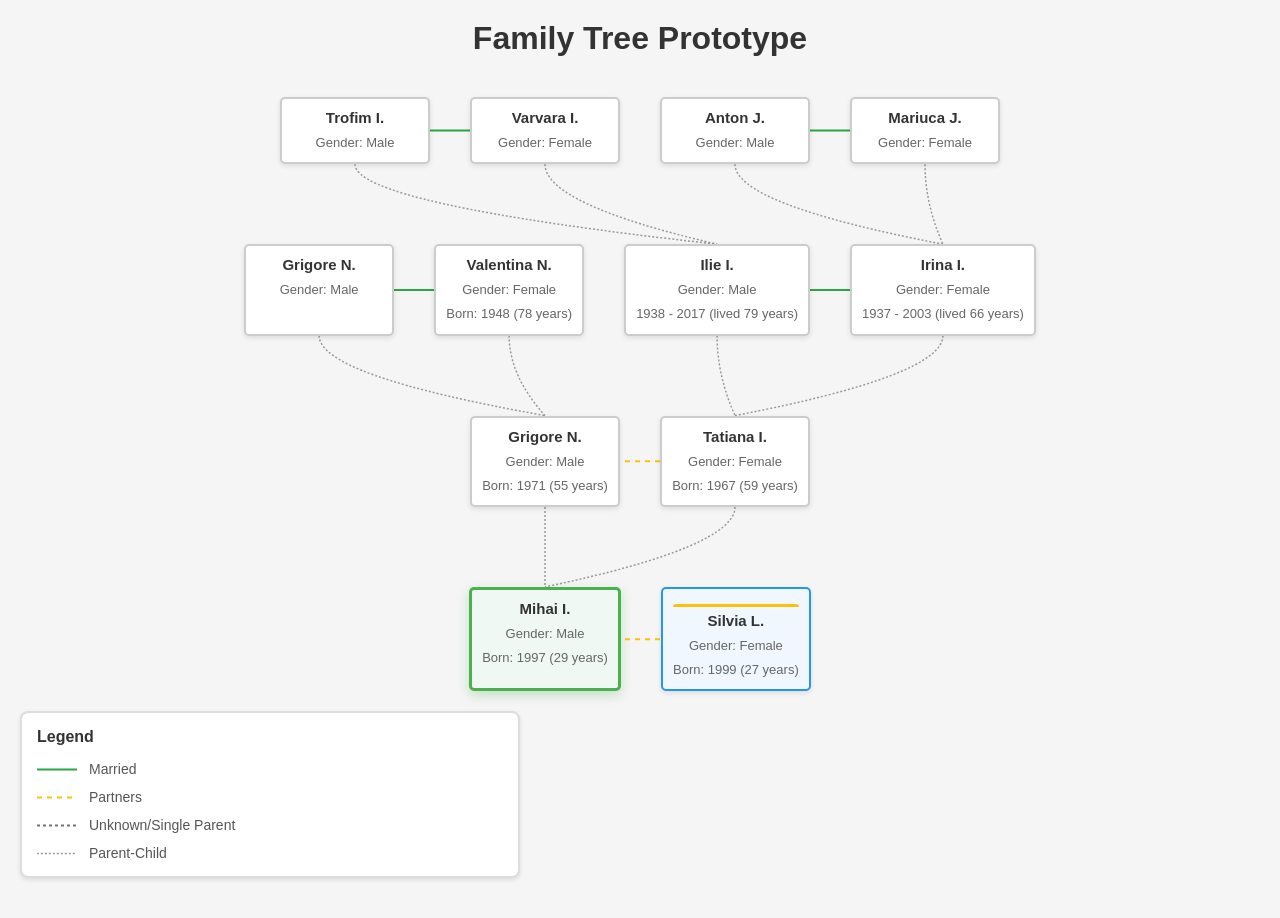
==== index.html @ 9956a1b6 "Initial commit" ====
<!DOCTYPE html>
<html lang="en">
<head>
    <meta charset="UTF-8">
    <meta name="viewport" content="width=device-width, initial-scale=1.0">
    <title>Family Tree Prototype</title>
    <link rel="stylesheet" href="styles.css">
</head>
<body>
    <h1>Family Tree Prototype</h1>
    
    <svg id="relationship-lines" class="relationship-canvas"></svg>
    <div id="tree-container"></div>
    <div id="legend">
        <h3>Legend</h3>
        <div class="legend-item">
            <svg width="40" height="3"><line x1="0" y1="1.5" x2="40" y2="1.5" class="relationship-line married"></line></svg>
            <span>Married</span>
        </div>
        <div class="legend-item">
            <svg width="40" height="3"><line x1="0" y1="1.5" x2="40" y2="1.5" class="relationship-line partners"></line></svg>
            <span>Partners</span>
        </div>
        <div class="legend-item">
            <svg width="40" height="3"><line x1="0" y1="1.5" x2="40" y2="1.5" class="relationship-line unknown"></line></svg>
            <span>Unknown/Single Parent</span>
        </div>
        <div class="legend-item">
            <svg width="40" height="3"><path d="M 0 1.5 Q 0 1.5, 40 1.5" class="family-line"></path></svg>
            <span>Parent-Child</span>
        </div>
    </div>
    <script src="app.js"></script>
</body>
</html>
---- styles.css ----
* {
    margin: 0;
    padding: 0;
    box-sizing: border-box;
}

body {
    font-family: 'Segoe UI', Tahoma, Geneva, Verdana, sans-serif;
    background-color: #f5f5f5;
    padding: 20px;
    overflow-x: auto;
}

h1 {
    color: #333;
    margin-bottom: 20px;
    text-align: center;
}

/* Legend Styles */
#legend {
    background-color: white;
    border: 2px solid #ddd;
    border-radius: 8px;
    padding: 15px;
    margin-bottom: 20px;
    max-width: 500px;
    box-shadow: 0 2px 4px rgba(0, 0, 0, 0.1);
}

#legend h3 {
    color: #333;
    margin-bottom: 15px;
    font-size: 16px;
}

.legend-item {
    display: flex;
    align-items: center;
    gap: 12px;
    margin-bottom: 12px;
    font-size: 14px;
    color: #555;
}

.legend-item svg {
    flex-shrink: 0;
}

.legend-item:last-child {
    margin-bottom: 0;
}

/* SVG Canvas */
.relationship-canvas {
    position: fixed;
    top: 0;
    left: 0;
    width: 100%;
    height: 100%;
    z-index: 0;
    pointer-events: none;
}

/* Person Box Styles */
#tree-container {
    position: relative;
    z-index: 1;
    display: flex;
    flex-direction: column;
    gap: 40px;
    margin-top: 20px;
}

.generation {
    display: flex;
    justify-content: center;
    gap: 20px;
    flex-wrap: wrap;
    margin-bottom: 30px;
}

.person {
    background-color: white;
    border: 2px solid #ddd;
    border-radius: 8px;
    padding: 12px;
    min-width: 200px;
    max-width: 250px;
    box-shadow: 0 2px 8px rgba(0, 0, 0, 0.1);
    cursor: pointer;
    transition: all 0.3s ease;
    position: relative;
}

.person:hover {
    box-shadow: 0 4px 12px rgba(0, 0, 0, 0.2);
    transform: translateY(-2px);
}

.person.selected {
    border-color: #4CAF50;
    background-color: #f0f8f4;
    box-shadow: 0 4px 12px rgba(76, 175, 80, 0.3);
    border-width: 3px;
}

.person.spouse {
    border-color: #2196F3;
    background-color: #f0f7ff;
}

.person-name {
    font-weight: bold;
    font-size: 15px;
    color: #333;
    margin-bottom: 8px;
}

.person-info {
    font-size: 13px;
    color: #666;
    line-height: 1.4;
    margin-bottom: 6px;
}

.person-info:last-child {
    margin-bottom: 0;
}

/* Union Bar */
.union-bar {
    height: 4px;
    margin: -12px -12px 10px -12px;
    border-radius: 8px 8px 0 0;
}

.union-bar.married {
    background-color: #28a745;
}

.union-bar.partners {
    background-color: #ffc107;
}

.union-bar.unknown {
    background-color: #6c757d;
}

/* Relationship Lines */
.relationship-line {
    stroke-width: 2;
}

.relationship-line.married {
    stroke: #28a745;
    stroke-dasharray: none;
}

.relationship-line.partners {
    stroke: #ffc107;
    stroke-dasharray: 5, 5;
}

.relationship-line.unknown {
    stroke: #6c757d;
    stroke-dasharray: 2, 3;
}

/* Family Lines (Parent-Child) */
.family-line {
    stroke: #9C27B0;
    stroke-width: 2;
    fill: none;
}

/* Responsive Design */
@media (max-width: 768px) {
    body {
        padding: 10px;
    }

    h1 {
        font-size: 22px;
        margin-bottom: 15px;
    }

    #legend {
        max-width: 100%;
        padding: 12px;
    }

    .person {
        min-width: 180px;
        max-width: 220px;
        padding: 10px;
    }

    .person-name {
        font-size: 14px;
    }

    .person-info {
        font-size: 12px;
    }

    .generation {
        gap: 15px;
    }
}

#tree-container { 
    display: flex; 
    flex-direction: column; 
    align-items: center;
    position: relative;
    z-index: 1;
}

.generation { 
    display: flex; 
    justify-content: center; 
    margin: 20px 0;
    position: relative;
}

.person { 
    background: #fff; 
    border: 2px solid #ccc; 
    padding: 10px; 
    margin: 0 10px; 
    cursor: pointer; 
    text-align: center; 
    min-width: 150px; 
    border-radius: 5px; 
    box-shadow: 0 2px 5px rgba(0,0,0,0.1);
    transition: all 0.2s ease;
    position: relative;
}

.person:hover { 
    background: #e0e0e0;
    transform: scale(1.05);
}

.spouse { 
    background: #f9f9f9; 
}

.selected { 
    border: 2px solid #007bff;
    box-shadow: 0 2px 10px rgba(0,123,255,0.3);
    background: #e7f3ff;
}

.union-bar { 
    height: 3px; 
    background: #ccc; 
    margin: 5px 0;
}

.married .union-bar { 
    background: #28a745;
    height: 4px;
}

.partners .union-bar { 
    background: #ffc107;
    height: 4px;
}

.unknown .union-bar { 
    background: #6c757d;
    height: 4px;
}

/* SVG Canvas for relationship lines */
.relationship-canvas {
    position: fixed;
    top: 0;
    left: 0;
    width: 100%;
    height: 100%;
    pointer-events: none;
    z-index: 0;
}

/* Line styles */
.relationship-line {
    stroke-width: 2;
    fill: none;
}

.relationship-line.married {
    stroke: #28a745;
    stroke-dasharray: none;
}

.relationship-line.partners {
    stroke: #ffc107;
    stroke-dasharray: 5,5;
}

.relationship-line.unknown {
    stroke: #6c757d;
    stroke-dasharray: 3,3;
}

/* Parent-child lines */
.family-line {
    stroke: #999;
    stroke-width: 1.5;
    fill: none;
    stroke-dasharray: 2,2;
}

@media (max-width: 768px) {
    body {
        padding: 10px;
    }

    .person {
        min-width: 120px;
        padding: 8px;
        font-size: 12px;
    }

    .generation {
        margin: 15px 0;
    }
}
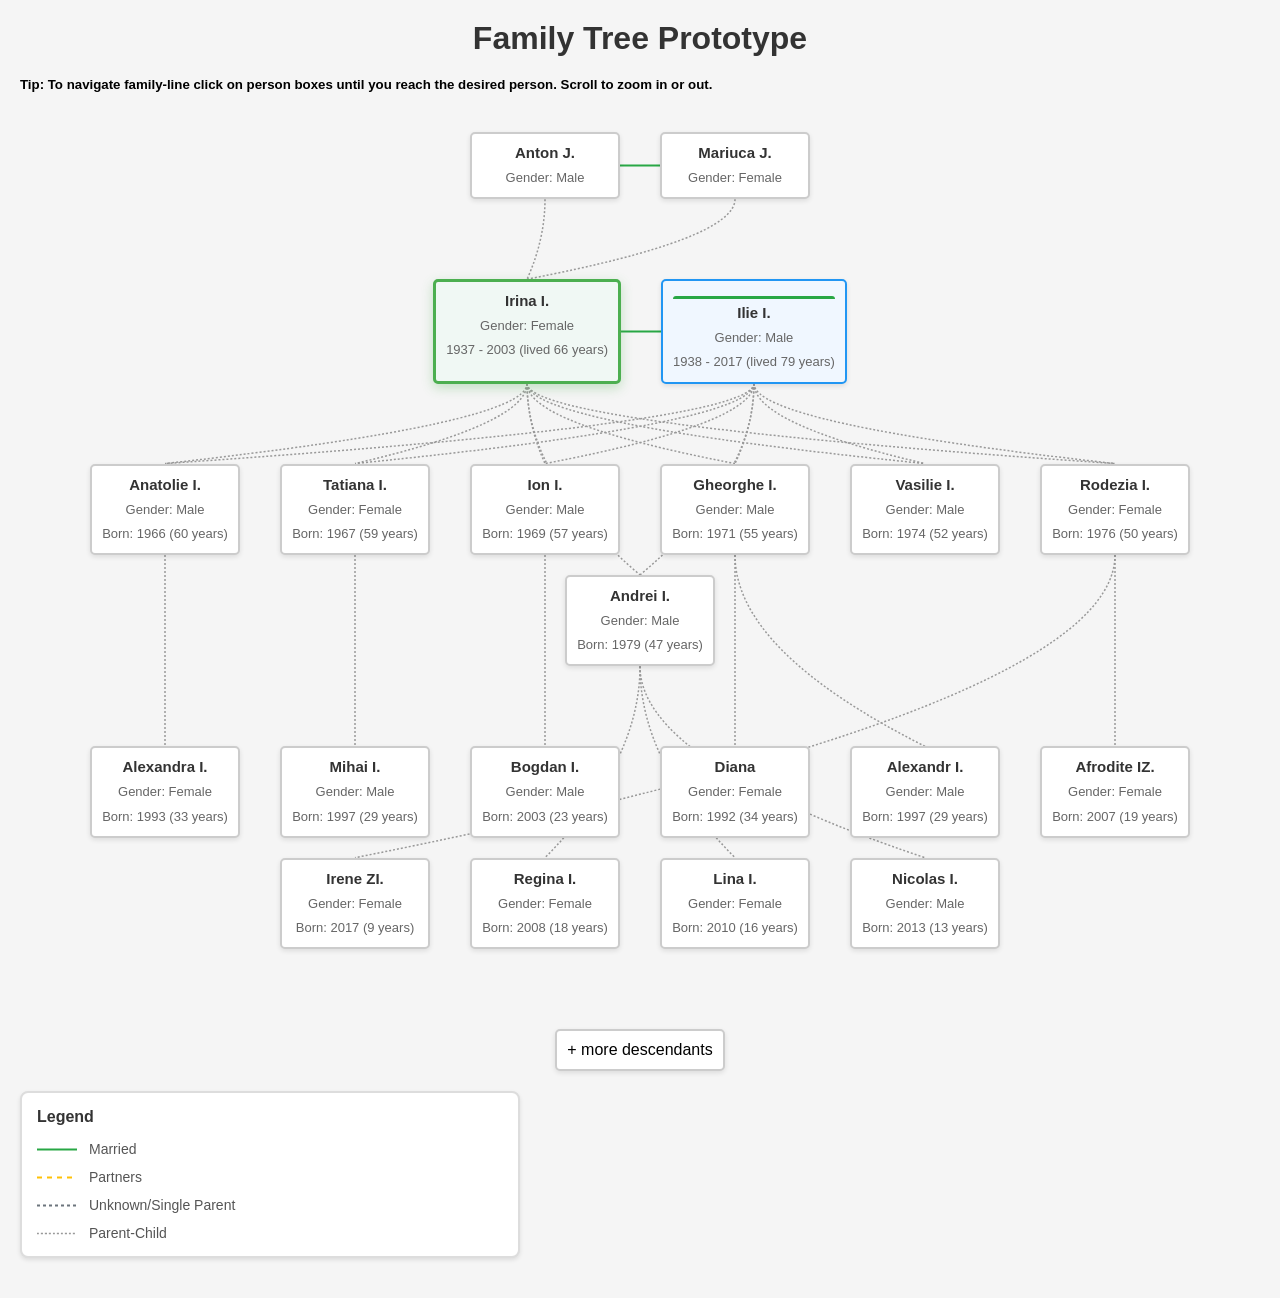
==== commit 7c02b25e: "updates updates on numbers" ====
--- a/index.html
+++ b/index.html
@@ -8,9 +8,11 @@
 </head>
 <body>
     <h1>Family Tree Prototype</h1>
-    
+    <h5>Tip: To navigate family-line click on person boxes until you reach the desired person. Scroll to zoom in or out.</h5>
+
     <svg id="relationship-lines" class="relationship-canvas"></svg>
     <div id="tree-container"></div>
+    
     <div id="legend">
         <h3>Legend</h3>
         <div class="legend-item">
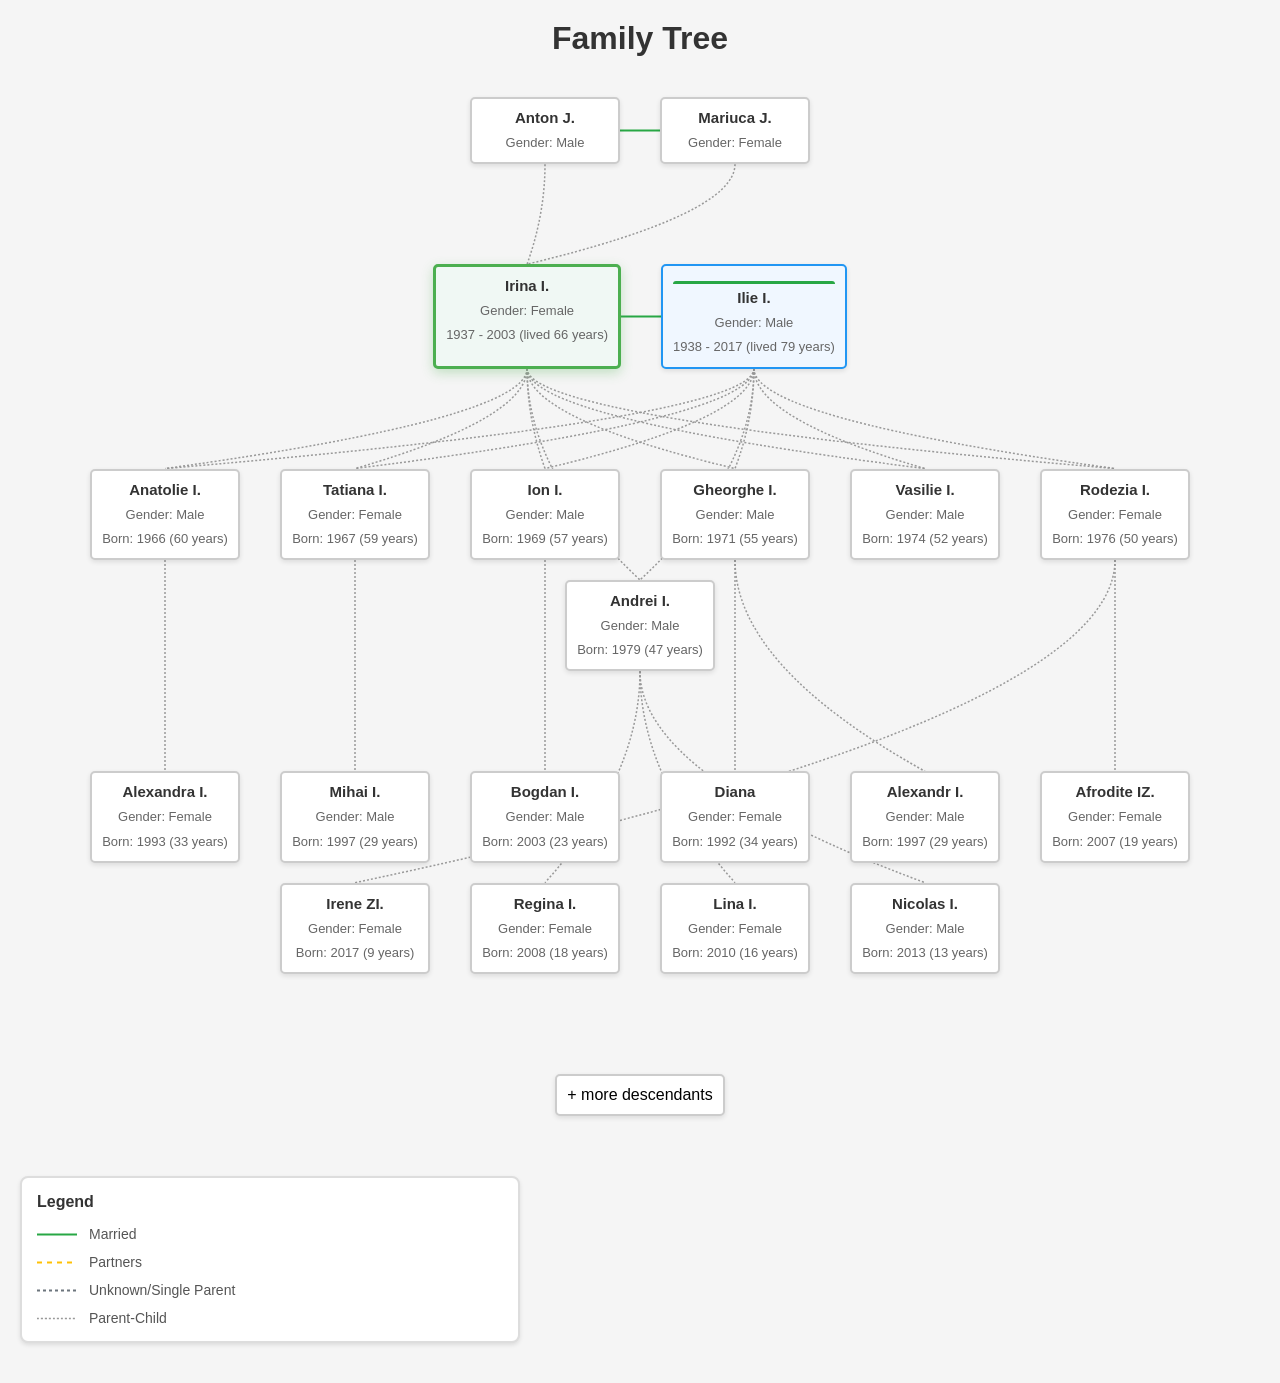
==== commit 2218571e: "commit new numbers added" ====
--- a/index.html
+++ b/index.html
@@ -7,9 +7,7 @@
     <link rel="stylesheet" href="styles.css">
 </head>
 <body>
-    <h1>Family Tree Prototype</h1>
-    <h5>Tip: To navigate family-line click on person boxes until you reach the desired person. Scroll to zoom in or out.</h5>
-
+    <h1>Family Tree</h1>
     <svg id="relationship-lines" class="relationship-canvas"></svg>
     <div id="tree-container"></div>
     
--- a/styles.css
+++ b/styles.css
@@ -68,8 +68,63 @@
     z-index: 1;
     display: flex;
     flex-direction: column;
-    gap: 40px;
+    gap: 60px;
     margin-top: 20px;
+    padding-bottom: 40px;
+}
+
+.family-tree {
+    border: 2px solid #e0e0e0;
+    border-radius: 8px;
+    padding: 30px 20px;
+    background-color: #fafafa;
+    position: relative;
+}
+
+.family-tree::after {
+    content: '';
+    display: block;
+    clear: both;
+}
+
+.tree-controls {
+    display: flex;
+    justify-content: center;
+    gap: 10px;
+    margin-top: 20px;
+    flex-wrap: wrap;
+}
+
+.copy-link-btn {
+    padding: 8px 16px;
+    background-color: #2196F3;
+    color: white;
+    border: none;
+    border-radius: 4px;
+    cursor: pointer;
+    font-size: 14px;
+    transition: background-color 0.3s ease;
+}
+
+.copy-link-btn:hover {
+    background-color: #1976D2;
+}
+
+.close-tree-btn {
+    display: block;
+    margin: 20px auto 0;
+    padding: 8px 16px;
+    background-color: #f44336;
+    color: white;
+    border: none;
+    border-radius: 4px;
+    cursor: pointer;
+    font-size: 14px;
+    transition: background-color 0.3s ease;
+}
+
+.close-tree-btn:hover {
+    background-color: #d32f2f;
 }
 
 .generation {
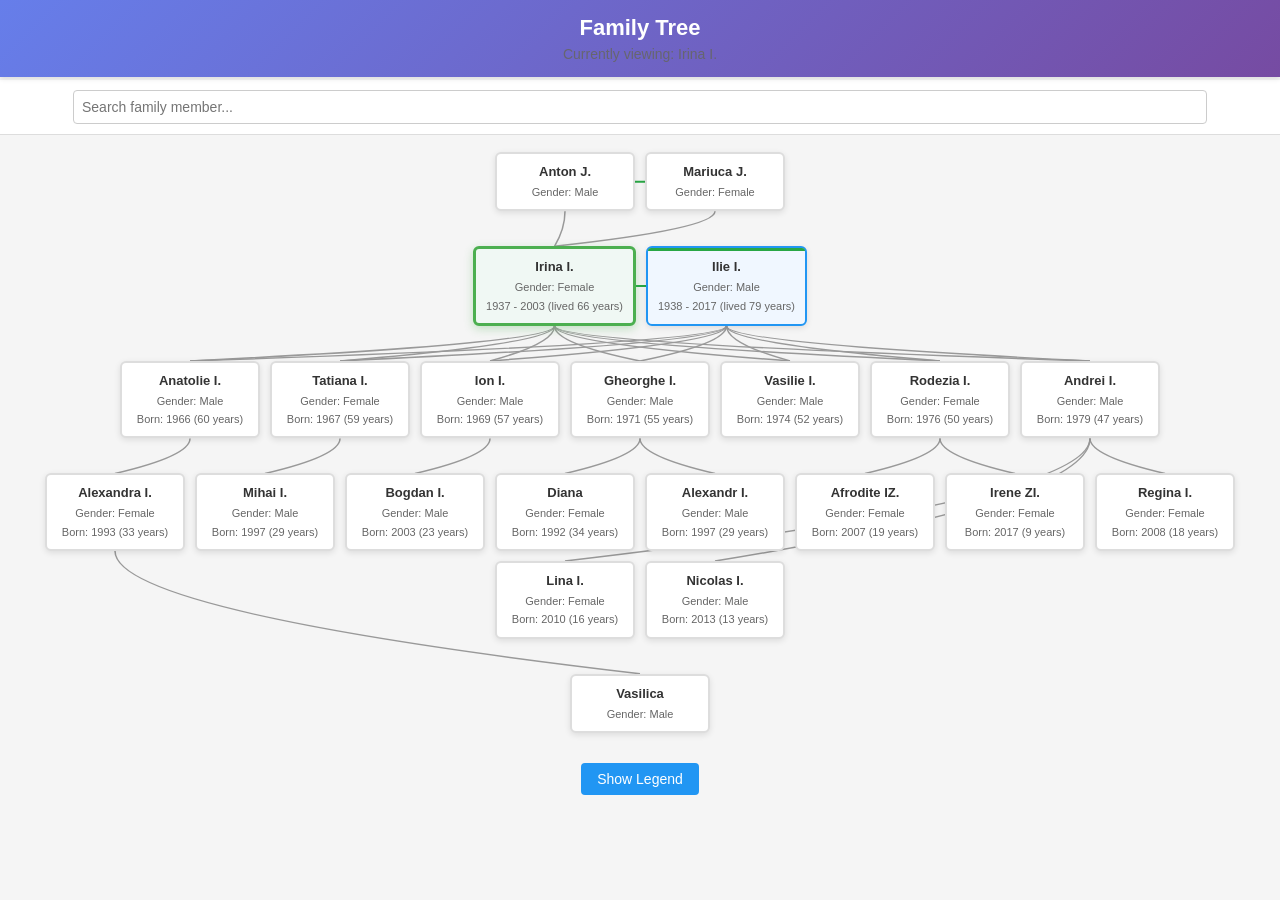
==== commit 853265ff: "Modification to make the app user frindly especially on phone each person gets a personal link (easi" ====
--- a/index.html
+++ b/index.html
@@ -7,29 +7,47 @@
     <link rel="stylesheet" href="styles.css">
 </head>
 <body>
-    <h1>Family Tree</h1>
+    <header>
+        <h1>Family Tree</h1>
+        <div id="current-person" style="font-size: 14px; color: #666; margin-top: 5px;">Loading...</div>
+    </header>
+
+    <div id="controls" style="padding: 10px; text-align: center;">
+        <input type="text" id="search-input" placeholder="Search family member..." style="width: 90%; padding: 8px; border: 1px solid #ccc; border-radius: 4px; font-size: 14px;">
+        <div id="search-results" style="display: none; position: absolute; background: white; border: 1px solid #ccc; border-radius: 4px; max-height: 200px; overflow-y: auto; z-index: 100; width: 90%; margin-top: 5px;"></div>
+    </div>
+
     <svg id="relationship-lines" class="relationship-canvas"></svg>
     <div id="tree-container"></div>
     
-    <div id="legend">
+    <div id="legend-toggle" style="text-align: center; padding: 10px;">
+        <button id="legend-btn" style="padding: 8px 16px; background: #2196F3; color: white; border: none; border-radius: 4px; cursor: pointer; font-size: 14px;">Show Legend</button>
+    </div>
+
+    <div id="legend" style="display: none;">
         <h3>Legend</h3>
         <div class="legend-item">
-            <svg width="40" height="3"><line x1="0" y1="1.5" x2="40" y2="1.5" class="relationship-line married"></line></svg>
+            <svg width="20" height="3"><line x1="0" y1="1.5" x2="40" y2="1.5" class="relationship-line married"></line></svg>
             <span>Married</span>
         </div>
         <div class="legend-item">
-            <svg width="40" height="3"><line x1="0" y1="1.5" x2="40" y2="1.5" class="relationship-line partners"></line></svg>
+            <svg width="20" height="3"><line x1="0" y1="1.5" x2="40" y2="1.5" class="relationship-line partners"></line></svg>
             <span>Partners</span>
         </div>
         <div class="legend-item">
-            <svg width="40" height="3"><line x1="0" y1="1.5" x2="40" y2="1.5" class="relationship-line unknown"></line></svg>
+            <svg width="20" height="3"><line x1="0" y1="1.5" x2="40" y2="1.5" class="relationship-line unknown"></line></svg>
             <span>Unknown/Single Parent</span>
         </div>
         <div class="legend-item">
-            <svg width="40" height="3"><path d="M 0 1.5 Q 0 1.5, 40 1.5" class="family-line"></path></svg>
+            <svg width="20" height="3"><path d="M 0 1.5 Q 0 1.5, 40 1.5" class="family-line"></path></svg>
             <span>Parent-Child</span>
         </div>
     </div>
+
+    <div id="loading" style="display: none; text-align: center; padding: 20px;">
+        <div style="font-size: 24px;">Loading...</div>
+    </div>
+
     <script src="app.js"></script>
 </body>
 </html>
--- a/styles.css
+++ b/styles.css
@@ -7,24 +7,92 @@
 body {
     font-family: 'Segoe UI', Tahoma, Geneva, Verdana, sans-serif;
     background-color: #f5f5f5;
-    padding: 20px;
-    overflow-x: auto;
-}
-
-h1 {
-    color: #333;
-    margin-bottom: 20px;
+    padding: 0;
+    overflow-x: hidden;
+    -webkit-touch-callout: none;
+    -webkit-user-select: none;
+    user-select: none;
+}
+
+header {
+    background: linear-gradient(135deg, #667eea 0%, #764ba2 100%);
+    color: white;
+    padding: 15px 10px;
     text-align: center;
-}
-
-/* Legend Styles */
+    position: sticky;
+    top: 0;
+    z-index: 50;
+    box-shadow: 0 2px 5px rgba(0,0,0,0.1);
+}
+
+header h1 {
+    font-size: 22px;
+    margin: 0;
+}
+
+#current-person {
+    font-size: 13px;
+    opacity: 0.9;
+    margin-top: 3px;
+}
+
+#controls {
+    padding: 10px;
+    background: white;
+    border-bottom: 1px solid #ddd;
+    position: sticky;
+    top: 80px;
+    z-index: 40;
+}
+
+#search-input {
+    width: 100%;
+    padding: 10px;
+    border: 1px solid #ccc;
+    border-radius: 4px;
+    font-size: 14px;
+    outline: none;
+    -webkit-appearance: none;
+    appearance: none;
+}
+
+#search-input:focus {
+    border-color: #667eea;
+    box-shadow: 0 0 5px rgba(102, 126, 234, 0.3);
+}
+
+#search-results {
+    background: white;
+    border: 1px solid #ccc;
+    border-radius: 4px;
+    max-height: 250px;
+    overflow-y: auto;
+    margin-top: 5px;
+    position: relative;
+    z-index: 101;
+}
+
+.search-result {
+    padding: 10px;
+    cursor: pointer;
+    border-bottom: 1px solid #eee;
+}
+
+.search-result:hover,
+.search-result:active {
+    background: #f0f4ff;
+}
+
+.search-result:last-child {
+    border-bottom: none;
+}
+
 #legend {
     background-color: white;
     border: 2px solid #ddd;
     border-radius: 8px;
     padding: 15px;
-    margin-bottom: 20px;
-    max-width: 500px;
+    margin: 10px;
     box-shadow: 0 2px 4px rgba(0, 0, 0, 0.1);
 }
 
@@ -32,6 +100,21 @@
     color: #333;
     margin-bottom: 15px;
     font-size: 16px;
+}
+
+#legend-btn {
+    padding: 10px 16px;
+    background-color: #2196F3;
+    color: white;
+    border: none;
+    border-radius: 4px;
+    cursor: pointer;
+    font-size: 14px;
+    transition: background-color 0.3s ease;
+}
+
+#legend-btn:active {
+    background-color: #1976D2;
 }
 
 .legend-item {
@@ -39,7 +122,7 @@
     align-items: center;
     gap: 12px;
     margin-bottom: 12px;
-    font-size: 14px;
+    font-size: 13px;
     color: #555;
 }
 
@@ -51,8 +134,7 @@
     margin-bottom: 0;
 }
 
-/* SVG Canvas */
-.relationship-canvas {
+svg#relationship-lines {
     position: fixed;
     top: 0;
     left: 0;
@@ -62,101 +144,52 @@
     pointer-events: none;
 }
 
-/* Person Box Styles */
 #tree-container {
     position: relative;
     z-index: 1;
     display: flex;
     flex-direction: column;
-    gap: 60px;
-    margin-top: 20px;
-    padding-bottom: 40px;
-}
-
-.family-tree {
-    border: 2px solid #e0e0e0;
-    border-radius: 8px;
-    padding: 30px 20px;
-    background-color: #fafafa;
-    position: relative;
-}
-
-.family-tree::after {
-    content: '';
-    display: block;
-    clear: both;
-}
-
-.tree-controls {
+    gap: 15px;
+    padding: 10px;
+}
+
+.generation {
     display: flex;
     justify-content: center;
     gap: 10px;
-    margin-top: 20px;
     flex-wrap: wrap;
-}
-
-.copy-link-btn {
-    padding: 8px 16px;
-    background-color: #2196F3;
-    color: white;
-    border: none;
-    border-radius: 4px;
-    cursor: pointer;
-    font-size: 14px;
-    transition: background-color 0.3s ease;
-}
-
-.copy-link-btn:hover {
-    background-color: #1976D2;
-}
-
-.close-tree-btn {
-    display: block;
-    margin: 20px auto 0;
-    padding: 8px 16px;
-    background-color: #f44336;
-    color: white;
-    border: none;
-    border-radius: 4px;
-    cursor: pointer;
-    font-size: 14px;
-    transition: background-color 0.3s ease;
-}
-
-.close-tree-btn:hover {
-    background-color: #d32f2f;
-}
-
-.generation {
-    display: flex;
-    justify-content: center;
-    gap: 20px;
-    flex-wrap: wrap;
-    margin-bottom: 30px;
+    margin: 10px 0;
 }
 
 .person {
     background-color: white;
     border: 2px solid #ddd;
-    border-radius: 8px;
-    padding: 12px;
-    min-width: 200px;
-    max-width: 250px;
-    box-shadow: 0 2px 8px rgba(0, 0, 0, 0.1);
+    border-radius: 6px;
+    padding: 10px;
+    min-width: 140px;
+    max-width: 200px;
+    box-shadow: 0 2px 6px rgba(0, 0, 0, 0.1);
     cursor: pointer;
-    transition: all 0.3s ease;
+    transition: all 0.2s ease;
     position: relative;
+    -webkit-user-select: none;
+    user-select: none;
+    text-align: center;
+}
+
+.person:active {
+    transform: scale(0.98);
+    box-shadow: 0 1px 3px rgba(0, 0, 0, 0.2);
 }
 
 .person:hover {
-    box-shadow: 0 4px 12px rgba(0, 0, 0, 0.2);
-    transform: translateY(-2px);
+    box-shadow: 0 4px 10px rgba(0, 0, 0, 0.15);
 }
 
 .person.selected {
     border-color: #4CAF50;
     background-color: #f0f8f4;
-    box-shadow: 0 4px 12px rgba(76, 175, 80, 0.3);
+    box-shadow: 0 3px 10px rgba(76, 175, 80, 0.3);
     border-width: 3px;
 }
 
@@ -167,27 +200,27 @@
 
 .person-name {
     font-weight: bold;
-    font-size: 15px;
+    font-size: 13px;
     color: #333;
-    margin-bottom: 8px;
+    margin-bottom: 6px;
+    word-wrap: break-word;
 }
 
 .person-info {
-    font-size: 13px;
+    font-size: 11px;
     color: #666;
-    line-height: 1.4;
-    margin-bottom: 6px;
+    line-height: 1.3;
+    margin-bottom: 4px;
 }
 
 .person-info:last-child {
     margin-bottom: 0;
 }
 
-/* Union Bar */
 .union-bar {
-    height: 4px;
-    margin: -12px -12px 10px -12px;
-    border-radius: 8px 8px 0 0;
+    height: 3px;
+    margin: -10px -10px 8px -10px;
+    border-radius: 6px 6px 0 0;
 }
 
 .union-bar.married {
@@ -202,14 +235,12 @@
     background-color: #6c757d;
 }
 
-/* Relationship Lines */
 .relationship-line {
     stroke-width: 2;
 }
 
 .relationship-line.married {
     stroke: #28a745;
-    stroke-dasharray: none;
 }
 
 .relationship-line.partners {
@@ -222,165 +253,80 @@
     stroke-dasharray: 2, 3;
 }
 
-/* Family Lines (Parent-Child) */
-.family-line {
-    stroke: #9C27B0;
-    stroke-width: 2;
-    fill: none;
-}
-
-/* Responsive Design */
-@media (max-width: 768px) {
-    body {
-        padding: 10px;
-    }
-
-    h1 {
-        font-size: 22px;
-        margin-bottom: 15px;
-    }
-
-    #legend {
-        max-width: 100%;
-        padding: 12px;
-    }
-
-    .person {
-        min-width: 180px;
-        max-width: 220px;
-        padding: 10px;
-    }
-
-    .person-name {
-        font-size: 14px;
-    }
-
-    .person-info {
-        font-size: 12px;
-    }
-
-    .generation {
-        gap: 15px;
-    }
-}
-
-#tree-container { 
-    display: flex; 
-    flex-direction: column; 
-    align-items: center;
-    position: relative;
-    z-index: 1;
-}
-
-.generation { 
-    display: flex; 
-    justify-content: center; 
-    margin: 20px 0;
-    position: relative;
-}
-
-.person { 
-    background: #fff; 
-    border: 2px solid #ccc; 
-    padding: 10px; 
-    margin: 0 10px; 
-    cursor: pointer; 
-    text-align: center; 
-    min-width: 150px; 
-    border-radius: 5px; 
-    box-shadow: 0 2px 5px rgba(0,0,0,0.1);
-    transition: all 0.2s ease;
-    position: relative;
-}
-
-.person:hover { 
-    background: #e0e0e0;
-    transform: scale(1.05);
-}
-
-.spouse { 
-    background: #f9f9f9; 
-}
-
-.selected { 
-    border: 2px solid #007bff;
-    box-shadow: 0 2px 10px rgba(0,123,255,0.3);
-    background: #e7f3ff;
-}
-
-.union-bar { 
-    height: 3px; 
-    background: #ccc; 
-    margin: 5px 0;
-}
-
-.married .union-bar { 
-    background: #28a745;
-    height: 4px;
-}
-
-.partners .union-bar { 
-    background: #ffc107;
-    height: 4px;
-}
-
-.unknown .union-bar { 
-    background: #6c757d;
-    height: 4px;
-}
-
-/* SVG Canvas for relationship lines */
-.relationship-canvas {
-    position: fixed;
-    top: 0;
-    left: 0;
-    width: 100%;
-    height: 100%;
-    pointer-events: none;
-    z-index: 0;
-}
-
-/* Line styles */
-.relationship-line {
-    stroke-width: 2;
-    fill: none;
-}
-
-.relationship-line.married {
-    stroke: #28a745;
-    stroke-dasharray: none;
-}
-
-.relationship-line.partners {
-    stroke: #ffc107;
-    stroke-dasharray: 5,5;
-}
-
-.relationship-line.unknown {
-    stroke: #6c757d;
-    stroke-dasharray: 3,3;
-}
-
-/* Parent-child lines */
 .family-line {
     stroke: #999;
     stroke-width: 1.5;
     fill: none;
-    stroke-dasharray: 2,2;
+}
+
+@media (max-width: 480px) {
+    body {
+        padding: 0;
+    }
+
+    header {
+        padding: 12px 10px;
+    }
+
+    header h1 {
+        font-size: 18px;
+    }
+
+    #current-person {
+        font-size: 12px;
+    }
+
+    #controls {
+        top: 75px;
+        padding: 8px;
+    }
+
+    #search-input {
+        padding: 8px;
+        font-size: 13px;
+    }
+
+    .person {
+        min-width: 130px;
+        max-width: 180px;
+        padding: 8px;
+    }
+
+    .person-name {
+        font-size: 12px;
+    }
+
+    .person-info {
+        font-size: 10px;
+    }
+
+    .generation {
+        gap: 8px;
+        margin: 8px 0;
+    }
+
+    #tree-container {
+        gap: 12px;
+        padding: 8px;
+    }
+
+    .relationship-line {
+        stroke-width: 1.5;
+    }
 }
 
 @media (max-width: 768px) {
-    body {
-        padding: 10px;
-    }
-
     .person {
-        min-width: 120px;
-        padding: 8px;
-        font-size: 12px;
-    }
-
-    .generation {
-        margin: 15px 0;
-    }
-}
+        min-width: 140px;
+        max-width: 200px;
+        padding: 9px;
+    }
+
+    .person-name {
+        font-size: 13px;
+    }
+
+    .person-info {
+        font-size: 11px;
+    }
+}
